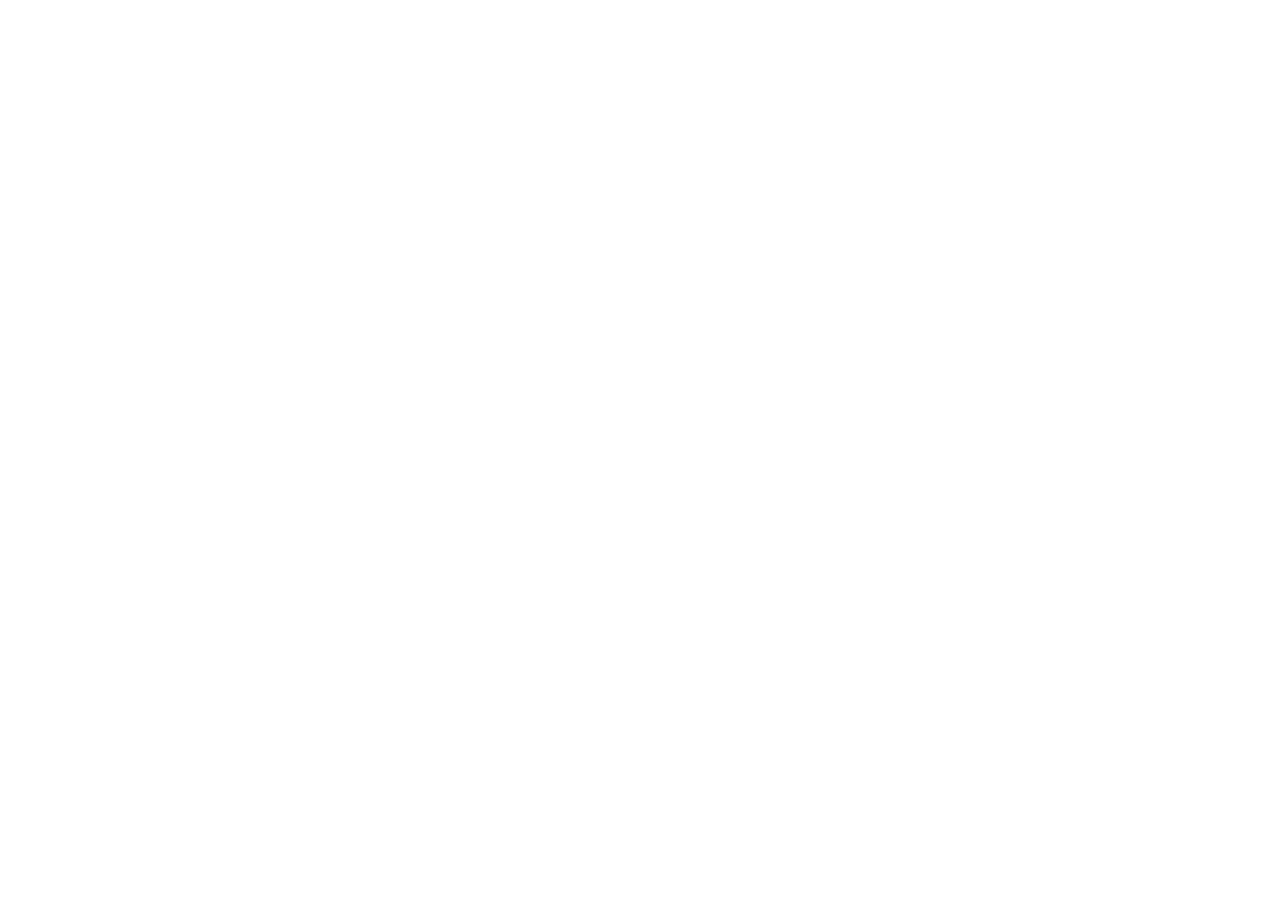
==== index.html @ 96bde090 "Add index.html for redirection to ChineseMate AI" ====
<!DOCTYPE html>
<html lang="vi">
<head>
  <meta charset="UTF-8">
  <meta http-equiv="refresh" content="0; url=https://taiwanmate-ai.github.io/taiwanmate-app/">
  <link rel="canonical" href="https://taiwanmate-ai.github.io/taiwanmate-app/">
  <title>ChineseMate AI</title>
</head>
<body>
  <p>Đang chuyển hướng tới <a href="https://taiwanmate-ai.github.io/taiwanmate-app/">ChineseMate AI</a>...</p>
</body>
</html>
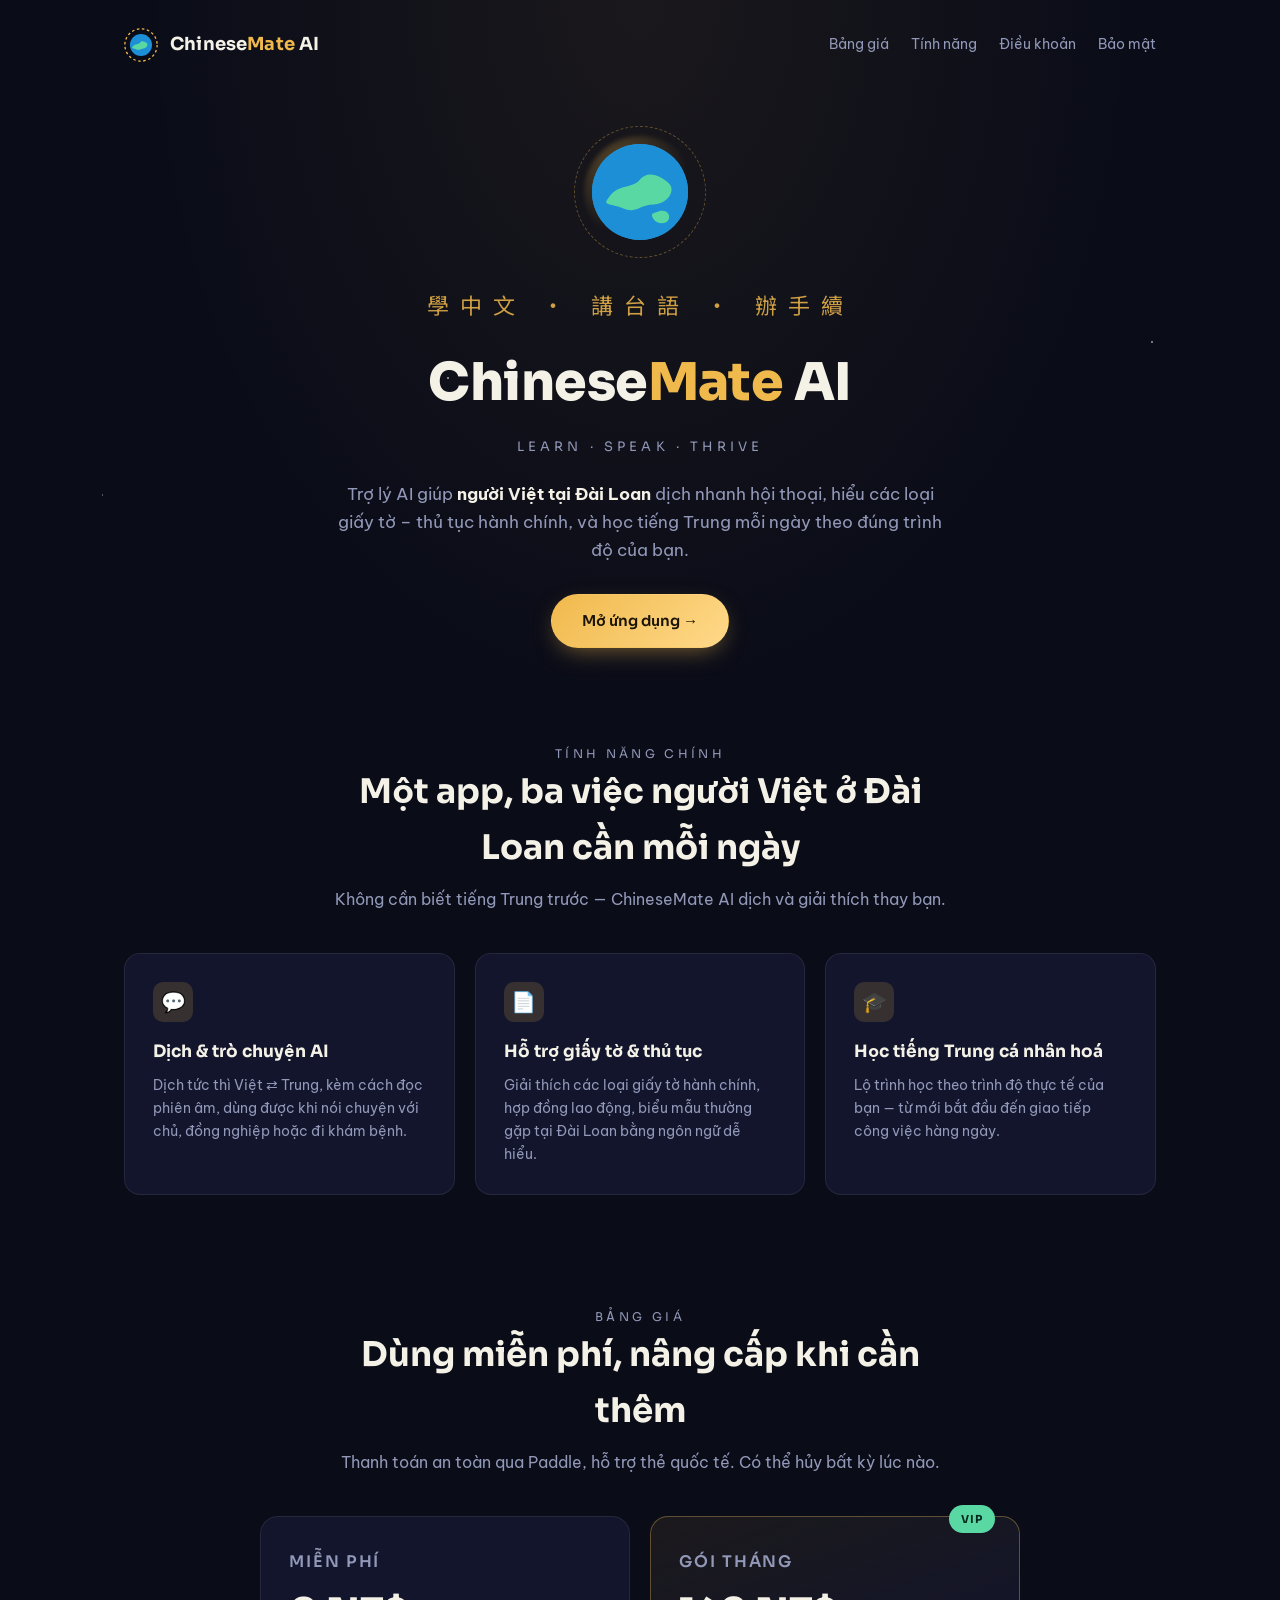
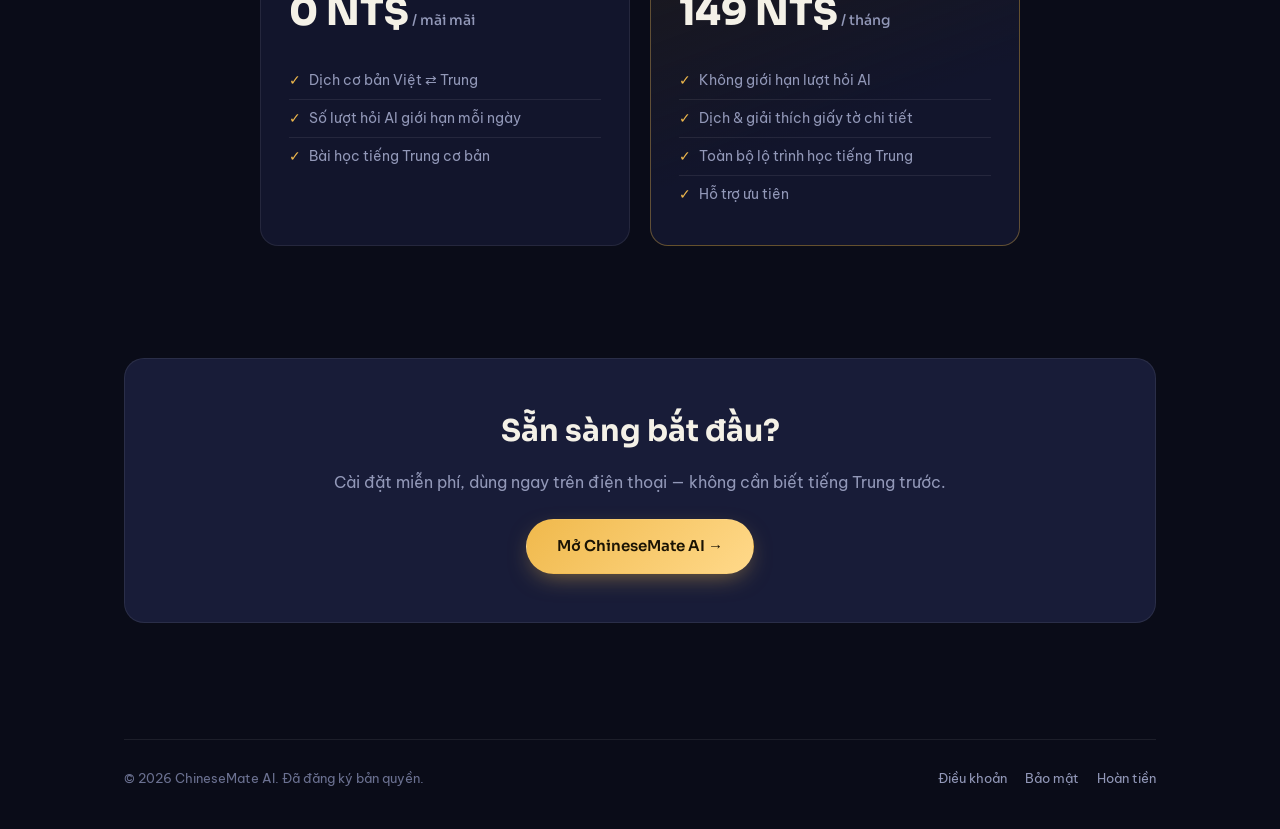
==== commit 9aed3b34: "Add files via upload" ====
--- a/index.html
+++ b/index.html
@@ -1,12 +1,134 @@
 <!DOCTYPE html>
 <html lang="vi">
 <head>
-  <meta charset="UTF-8">
-  <meta http-equiv="refresh" content="0; url=https://taiwanmate-ai.github.io/taiwanmate-app/">
-  <link rel="canonical" href="https://taiwanmate-ai.github.io/taiwanmate-app/">
-  <title>ChineseMate AI</title>
+<meta charset="UTF-8" />
+<meta name="viewport" content="width=device-width, initial-scale=1" />
+<title>ChineseMate AI — Học tiếng Trung &amp; hỗ trợ giấy tờ cho người Việt tại Đài Loan</title>
+<meta name="description" content="ChineseMate AI giúp người Việt tại Đài Loan dịch nhanh, hiểu giấy tờ hành chính và học tiếng Trung mỗi ngày, ngay trên điện thoại." />
+<link rel="preconnect" href="https://fonts.googleapis.com">
+<link rel="preconnect" href="https://fonts.gstatic.com" crossorigin>
+<link href="https://fonts.googleapis.com/css2?family=Sora:wght@600;700;800&family=Be+Vietnam+Pro:wght@400;500;600;700&family=Noto+Sans+TC:wght@500&display=swap" rel="stylesheet">
+<link rel="stylesheet" href="styles.css">
 </head>
 <body>
-  <p>Đang chuyển hướng tới <a href="https://taiwanmate-ai.github.io/taiwanmate-app/">ChineseMate AI</a>...</p>
+<div class="starfield" aria-hidden="true"></div>
+
+<div class="wrap">
+  <header class="site-header">
+    <a class="brand" href="/">
+      <svg class="brand-mark" viewBox="0 0 40 40" aria-hidden="true">
+        <circle cx="20" cy="20" r="19" fill="none" stroke="#f0b94c" stroke-width="1.5" stroke-dasharray="3 3"/>
+        <circle cx="20" cy="20" r="13" fill="#1c8fd6"/>
+        <path d="M10 22c3-4 7-2 9-5s6-1 8 1-1 6-4 6-5 3-9 1-6-1-4-3z" fill="#59d8a4"/>
+      </svg>
+      <span class="brand-name">Chinese<span class="gold">Mate</span> AI</span>
+    </a>
+    <nav class="nav-links">
+      <a href="#pricing">Bảng giá</a>
+      <a href="#features">Tính năng</a>
+      <a href="terms.html">Điều khoản</a>
+      <a href="privacy.html">Bảo mật</a>
+    </nav>
+  </header>
+
+  <section class="hero">
+    <div class="portal">
+      <div class="portal-ring"></div>
+      <div class="portal-glow"></div>
+      <div class="portal-globe">
+        <svg viewBox="0 0 100 100" aria-hidden="true">
+          <rect width="100" height="100" fill="#1c8fd6"/>
+          <path d="M18 55c10-14 24-8 32-18s22-4 30 4-2 22-16 22-18 10-32 4-22-2-14-12z" fill="#59d8a4"/>
+          <path d="M70 70c6-2 12 2 10 8s-12 6-16 0 0-6 6-8z" fill="#59d8a4"/>
+        </svg>
+      </div>
+    </div>
+
+    <div class="cjk-strip">學中文 · 講台語 · 辦手續</div>
+    <h1>Chinese<span class="gold">Mate</span> AI</h1>
+    <p class="tagline">Learn · Speak · Thrive</p>
+    <p class="lede">
+      Trợ lý AI giúp <strong>người Việt tại Đài Loan</strong> dịch nhanh hội thoại,
+      hiểu các loại giấy tờ – thủ tục hành chính, và học tiếng Trung mỗi ngày
+      theo đúng trình độ của bạn.
+    </p>
+    <a class="btn btn-primary" href="taiwanmate-app/">Mở ứng dụng →</a>
+  </section>
+
+  <section class="section" id="features">
+    <div class="section-head">
+      <p class="eyebrow">Tính năng chính</p>
+      <h2>Một app, ba việc người Việt ở Đài Loan cần mỗi ngày</h2>
+      <p>Không cần biết tiếng Trung trước — ChineseMate AI dịch và giải thích thay bạn.</p>
+    </div>
+    <div class="grid-3">
+      <div class="card">
+        <div class="icon">💬</div>
+        <h3>Dịch &amp; trò chuyện AI</h3>
+        <p>Dịch tức thì Việt ⇄ Trung, kèm cách đọc phiên âm, dùng được khi nói chuyện với chủ, đồng nghiệp hoặc đi khám bệnh.</p>
+      </div>
+      <div class="card">
+        <div class="icon">📄</div>
+        <h3>Hỗ trợ giấy tờ &amp; thủ tục</h3>
+        <p>Giải thích các loại giấy tờ hành chính, hợp đồng lao động, biểu mẫu thường gặp tại Đài Loan bằng ngôn ngữ dễ hiểu.</p>
+      </div>
+      <div class="card">
+        <div class="icon">🎓</div>
+        <h3>Học tiếng Trung cá nhân hoá</h3>
+        <p>Lộ trình học theo trình độ thực tế của bạn — từ mới bắt đầu đến giao tiếp công việc hàng ngày.</p>
+      </div>
+    </div>
+  </section>
+
+  <section class="section" id="pricing">
+    <div class="section-head">
+      <p class="eyebrow">Bảng giá</p>
+      <h2>Dùng miễn phí, nâng cấp khi cần thêm</h2>
+      <p>Thanh toán an toàn qua Paddle, hỗ trợ thẻ quốc tế. Có thể hủy bất kỳ lúc nào.</p>
+    </div>
+    <div class="pricing-grid">
+      <div class="price-card">
+        <h3>Miễn phí</h3>
+        <p class="price-amount">0 NT$<span> / mãi mãi</span></p>
+        <ul>
+          <li>Dịch cơ bản Việt ⇄ Trung</li>
+          <li>Số lượt hỏi AI giới hạn mỗi ngày</li>
+          <li>Bài học tiếng Trung cơ bản</li>
+        </ul>
+      </div>
+      <div class="price-card featured">
+        <span class="badge">VIP</span>
+        <h3>Gói tháng</h3>
+        <p class="price-amount">149 NT$<span> / tháng</span></p>
+        <ul>
+          <li>Không giới hạn lượt hỏi AI</li>
+          <li>Dịch &amp; giải thích giấy tờ chi tiết</li>
+          <li>Toàn bộ lộ trình học tiếng Trung</li>
+          <li>Hỗ trợ ưu tiên</li>
+        </ul>
+      </div>
+    </div>
+  </section>
+
+  <section class="section">
+    <div class="cta">
+      <h2>Sẵn sàng bắt đầu?</h2>
+      <p>Cài đặt miễn phí, dùng ngay trên điện thoại — không cần biết tiếng Trung trước.</p>
+      <a class="btn btn-primary" href="taiwanmate-app/">Mở ChineseMate AI →</a>
+    </div>
+  </section>
+
+  <footer class="site-footer">
+    <div class="footer-row">
+      <span>© 2026 ChineseMate AI. Đã đăng ký bản quyền.</span>
+      <div class="footer-links">
+        <a href="terms.html">Điều khoản</a>
+        <a href="privacy.html">Bảo mật</a>
+        <a href="refund.html">Hoàn tiền</a>
+      </div>
+    </div>
+  </footer>
+</div>
+
 </body>
 </html>
--- a/styles.css
+++ b/styles.css
@@ -0,0 +1,410 @@
+/* ============================================
+   ChineseMate AI — Shared styles
+   Token system: dark "night sky" + gold portal accent
+   ============================================ */
+
+:root {
+  --bg: #0a0c18;
+  --bg-deep: #050610;
+  --surface: #12152c;
+  --surface-2: #181c38;
+  --border: rgba(255, 255, 255, 0.08);
+  --gold: #f0b94c;
+  --gold-soft: rgba(240, 185, 76, 0.16);
+  --gold-line: rgba(240, 185, 76, 0.35);
+  --jade: #59d8a4;
+  --text: #f4f1e7;
+  --muted: #9298b8;
+  --muted-2: #6b7191;
+
+  --font-display: "Sora", "Be Vietnam Pro", sans-serif;
+  --font-body: "Be Vietnam Pro", sans-serif;
+  --font-cjk: "Noto Sans TC", "Be Vietnam Pro", sans-serif;
+
+  --maxw: 1080px;
+}
+
+* { box-sizing: border-box; }
+
+html { scroll-behavior: smooth; }
+
+body {
+  margin: 0;
+  font-family: var(--font-body);
+  background: var(--bg);
+  color: var(--text);
+  line-height: 1.65;
+  -webkit-font-smoothing: antialiased;
+}
+
+/* ---------- starfield background ---------- */
+.starfield {
+  position: fixed;
+  inset: 0;
+  z-index: -2;
+  background: var(--bg);
+  background-image:
+    radial-gradient(1px 1px at 12% 18%, rgba(255,255,255,0.55) 50%, transparent 51%),
+    radial-gradient(1px 1px at 78% 8%, rgba(255,255,255,0.4) 50%, transparent 51%),
+    radial-gradient(1.5px 1.5px at 35% 42%, rgba(255,255,255,0.5) 50%, transparent 51%),
+    radial-gradient(1px 1px at 62% 65%, rgba(255,255,255,0.35) 50%, transparent 51%),
+    radial-gradient(1.5px 1.5px at 90% 38%, rgba(255,255,255,0.45) 50%, transparent 51%),
+    radial-gradient(1px 1px at 22% 78%, rgba(255,255,255,0.35) 50%, transparent 51%),
+    radial-gradient(1px 1px at 50% 92%, rgba(255,255,255,0.4) 50%, transparent 51%),
+    radial-gradient(1.5px 1.5px at 8% 55%, rgba(255,255,255,0.3) 50%, transparent 51%);
+  background-size: 100% 100%;
+}
+.starfield::after {
+  content: "";
+  position: absolute;
+  inset: 0;
+  background: radial-gradient(ellipse at 50% 0%, rgba(240,185,76,0.07), transparent 55%);
+}
+
+/* ---------- layout helpers ---------- */
+.wrap {
+  max-width: var(--maxw);
+  margin: 0 auto;
+  padding: 0 24px;
+}
+
+/* ---------- header / nav ---------- */
+.site-header {
+  display: flex;
+  align-items: center;
+  justify-content: space-between;
+  padding: 28px 0 0;
+}
+.brand {
+  display: flex;
+  align-items: center;
+  gap: 12px;
+  text-decoration: none;
+  color: var(--text);
+}
+.brand-mark {
+  width: 34px;
+  height: 34px;
+  flex-shrink: 0;
+}
+.brand-name {
+  font-family: var(--font-display);
+  font-weight: 700;
+  font-size: 18px;
+  letter-spacing: 0.01em;
+}
+.brand-name .gold { color: var(--gold); }
+
+.nav-links {
+  display: flex;
+  gap: 22px;
+  font-size: 14px;
+  color: var(--muted);
+}
+.nav-links a { color: var(--muted); text-decoration: none; }
+.nav-links a:hover { color: var(--text); }
+
+/* ---------- hero ---------- */
+.hero {
+  text-align: center;
+  padding: 64px 0 40px;
+}
+.portal {
+  width: 132px;
+  height: 132px;
+  margin: 0 auto 28px;
+  position: relative;
+}
+.portal-ring {
+  position: absolute;
+  inset: 0;
+  border-radius: 50%;
+  border: 1.5px dashed var(--gold-line);
+  animation: spin 38s linear infinite;
+}
+.portal-glow {
+  position: absolute;
+  inset: 10px;
+  border-radius: 50%;
+  background: radial-gradient(circle at 35% 30%, rgba(240,185,76,0.35), transparent 60%);
+  filter: blur(2px);
+}
+.portal-globe {
+  position: absolute;
+  inset: 18px;
+  border-radius: 50%;
+  overflow: hidden;
+  background: #1c8fd6;
+  box-shadow: inset 0 0 0 1.5px rgba(255,255,255,0.08);
+}
+.portal-globe svg { width: 100%; height: 100%; display: block; }
+
+@keyframes spin {
+  from { transform: rotate(0deg); }
+  to { transform: rotate(360deg); }
+}
+@media (prefers-reduced-motion: reduce) {
+  .portal-ring { animation: none; }
+}
+
+.hero h1 {
+  font-family: var(--font-display);
+  font-size: clamp(32px, 6vw, 52px);
+  font-weight: 800;
+  margin: 0 0 10px;
+  letter-spacing: -0.01em;
+}
+.hero h1 .gold { color: var(--gold); }
+.hero .tagline {
+  font-family: var(--font-display);
+  font-size: 13px;
+  letter-spacing: 0.32em;
+  text-transform: uppercase;
+  color: var(--muted);
+  margin: 0 0 22px;
+}
+.hero .lede {
+  max-width: 620px;
+  margin: 0 auto 30px;
+  color: var(--muted);
+  font-size: 17px;
+}
+.hero .lede strong { color: var(--text); }
+
+.cjk-strip {
+  font-family: var(--font-cjk);
+  color: var(--gold);
+  opacity: 0.85;
+  font-size: 22px;
+  letter-spacing: 0.5em;
+  margin-bottom: 18px;
+}
+
+/* ---------- buttons ---------- */
+.btn {
+  display: inline-flex;
+  align-items: center;
+  gap: 8px;
+  padding: 14px 30px;
+  border-radius: 999px;
+  font-family: var(--font-display);
+  font-weight: 600;
+  font-size: 15px;
+  text-decoration: none;
+  border: 1px solid transparent;
+  transition: transform 0.15s ease, box-shadow 0.15s ease;
+}
+.btn:hover { transform: translateY(-1px); }
+.btn-primary {
+  background: linear-gradient(135deg, var(--gold), #ffd98a);
+  color: #1a1304;
+  box-shadow: 0 8px 24px -8px rgba(240,185,76,0.55);
+}
+.btn-primary:hover { box-shadow: 0 12px 28px -8px rgba(240,185,76,0.7); }
+.btn-ghost {
+  border-color: var(--border);
+  color: var(--text);
+  background: rgba(255,255,255,0.02);
+}
+.btn-ghost:hover { border-color: var(--gold-line); }
+
+/* ---------- section heading ---------- */
+.section { padding: 56px 0; }
+.section-head { text-align: center; max-width: 640px; margin: 0 auto 40px; }
+.eyebrow {
+  font-family: var(--font-display);
+  font-size: 12px;
+  letter-spacing: 0.28em;
+  text-transform: uppercase;
+  color: var(--gold);
+  margin: 0 0 10px;
+}
+.section-head h2 {
+  font-family: var(--font-display);
+  font-size: clamp(24px, 4vw, 34px);
+  margin: 0 0 10px;
+}
+.section-head p { color: var(--muted); margin: 0; }
+
+/* ---------- feature grid ---------- */
+.grid-3 {
+  display: grid;
+  grid-template-columns: repeat(3, 1fr);
+  gap: 20px;
+}
+@media (max-width: 760px) {
+  .grid-3 { grid-template-columns: 1fr; }
+}
+.card {
+  background: var(--surface);
+  border: 1px solid var(--border);
+  border-radius: 16px;
+  padding: 28px;
+}
+.card .icon {
+  width: 40px; height: 40px;
+  border-radius: 10px;
+  background: var(--gold-soft);
+  display: flex; align-items: center; justify-content: center;
+  margin-bottom: 16px;
+  font-size: 20px;
+}
+.card h3 {
+  font-family: var(--font-display);
+  font-size: 17px;
+  margin: 0 0 8px;
+}
+.card p { color: var(--muted); font-size: 14px; margin: 0; }
+
+/* ---------- pricing ---------- */
+.pricing-grid {
+  display: grid;
+  grid-template-columns: repeat(2, 1fr);
+  gap: 20px;
+  max-width: 760px;
+  margin: 0 auto;
+}
+@media (max-width: 700px) {
+  .pricing-grid { grid-template-columns: 1fr; }
+}
+.price-card {
+  background: var(--surface);
+  border: 1px solid var(--border);
+  border-radius: 18px;
+  padding: 32px 28px;
+  position: relative;
+}
+.price-card.featured {
+  border-color: var(--gold-line);
+  background: linear-gradient(160deg, rgba(240,185,76,0.08), var(--surface) 60%);
+}
+.badge {
+  position: absolute;
+  top: -12px; right: 24px;
+  background: var(--jade);
+  color: #06281c;
+  font-family: var(--font-display);
+  font-size: 11px;
+  font-weight: 700;
+  letter-spacing: 0.08em;
+  text-transform: uppercase;
+  padding: 5px 12px;
+  border-radius: 999px;
+}
+.price-card h3 {
+  font-family: var(--font-display);
+  font-size: 16px;
+  color: var(--muted);
+  margin: 0 0 6px;
+  text-transform: uppercase;
+  letter-spacing: 0.12em;
+  font-weight: 600;
+}
+.price-amount {
+  font-family: var(--font-display);
+  font-size: 38px;
+  font-weight: 800;
+  margin: 0 0 4px;
+}
+.price-amount span {
+  font-size: 14px;
+  font-weight: 500;
+  color: var(--muted);
+}
+.price-card ul {
+  list-style: none;
+  padding: 0;
+  margin: 18px 0 0;
+  color: var(--muted);
+  font-size: 14px;
+}
+.price-card li {
+  padding: 7px 0;
+  border-top: 1px solid var(--border);
+}
+.price-card li:first-child { border-top: none; }
+.price-card li::before {
+  content: "✓";
+  color: var(--gold);
+  margin-right: 8px;
+}
+
+/* ---------- CTA banner ---------- */
+.cta {
+  text-align: center;
+  background: var(--surface-2);
+  border: 1px solid var(--border);
+  border-radius: 20px;
+  padding: 48px 24px;
+}
+.cta h2 {
+  font-family: var(--font-display);
+  font-size: clamp(22px, 4vw, 30px);
+  margin: 0 0 12px;
+}
+.cta p { color: var(--muted); margin: 0 0 24px; }
+
+/* ---------- footer ---------- */
+.site-footer {
+  border-top: 1px solid var(--border);
+  margin-top: 60px;
+  padding: 28px 0 40px;
+  color: var(--muted-2);
+  font-size: 13px;
+}
+.footer-row {
+  display: flex;
+  flex-wrap: wrap;
+  align-items: center;
+  justify-content: space-between;
+  gap: 12px;
+}
+.footer-links { display: flex; gap: 18px; }
+.footer-links a { color: var(--muted); text-decoration: none; }
+.footer-links a:hover { color: var(--gold); }
+
+/* ---------- legal pages ---------- */
+.legal {
+  max-width: 760px;
+  margin: 0 auto;
+  padding: 64px 0 40px;
+}
+.legal h1 {
+  font-family: var(--font-display);
+  font-size: clamp(26px, 5vw, 38px);
+  margin: 0 0 6px;
+}
+.legal .updated { color: var(--muted-2); font-size: 13px; margin: 0 0 36px; }
+.legal h2 {
+  font-family: var(--font-display);
+  font-size: 19px;
+  margin: 36px 0 10px;
+  color: var(--gold);
+}
+.legal p, .legal li { color: var(--muted); font-size: 15px; }
+.legal ul { padding-left: 20px; }
+.legal .lang-divider {
+  margin: 50px 0 30px;
+  border: none;
+  border-top: 1px dashed var(--border);
+}
+.legal .lang-tag {
+  display: inline-block;
+  font-family: var(--font-display);
+  font-size: 11px;
+  letter-spacing: 0.2em;
+  text-transform: uppercase;
+  color: var(--gold);
+  border: 1px solid var(--gold-line);
+  border-radius: 999px;
+  padding: 4px 12px;
+  margin-bottom: 16px;
+}
+.back-link {
+  display: inline-block;
+  margin-bottom: 28px;
+  color: var(--muted);
+  text-decoration: none;
+  font-size: 14px;
+}
+.back-link:hover { color: var(--gold); }
